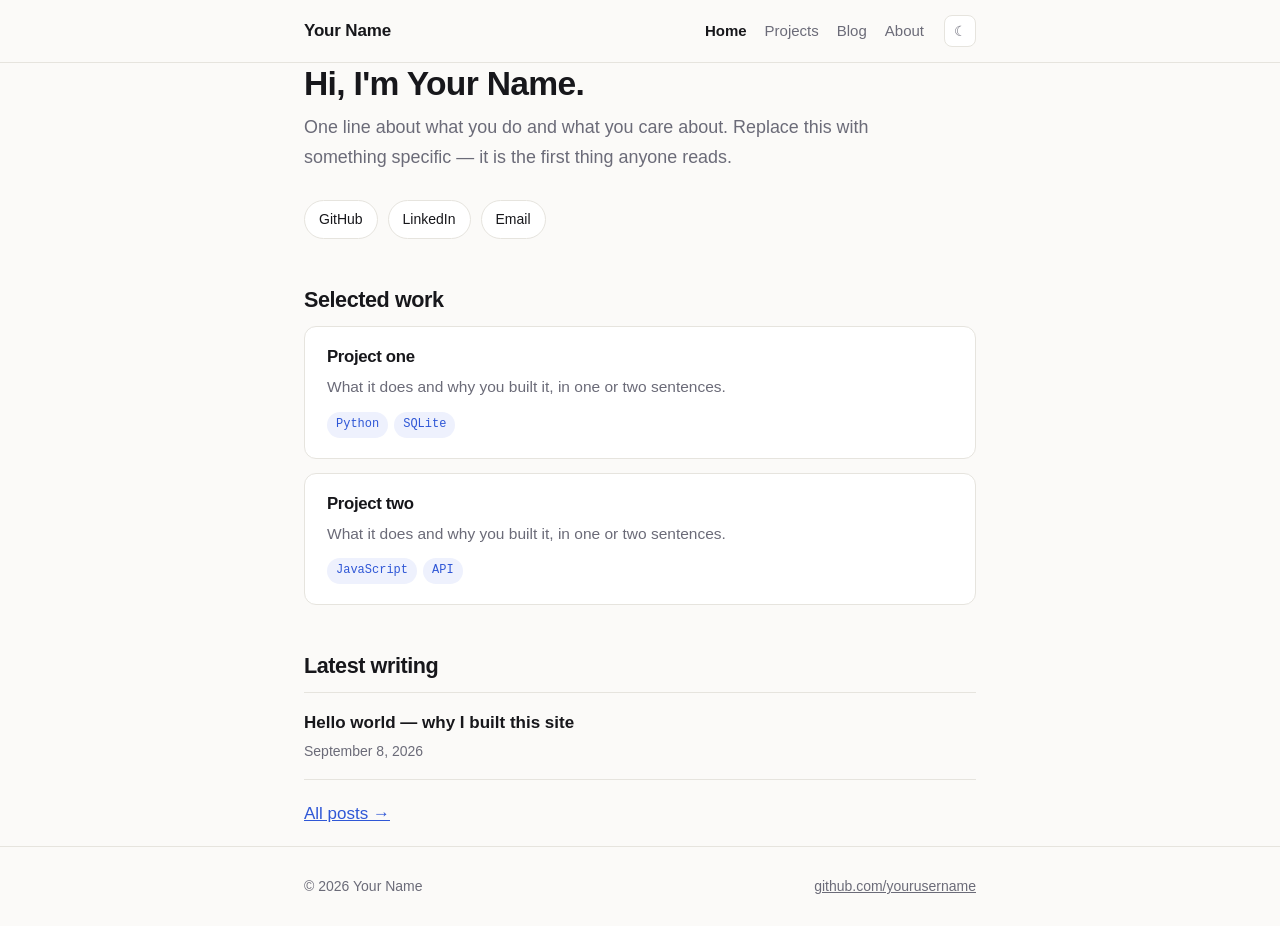
==== index.html @ 9e97d3d3 "Initial site: portfolio + blog scaffold" ====
<!doctype html>
<html lang="en">
<head>
  <meta charset="utf-8">
  <meta name="viewport" content="width=device-width, initial-scale=1">
  <title>Your Name</title>
  <meta name="description" content="Personal site and blog of Your Name.">
  <link rel="stylesheet" href="css/style.css">
</head>
<body>

  <header class="site-header">
    <div class="wrap">
      <a class="brand" href="index.html">Your Name</a>
      <nav class="nav">
        <a href="index.html" class="active">Home</a>
        <a href="projects.html">Projects</a>
        <a href="blog/index.html">Blog</a>
        <a href="about.html">About</a>
      </nav>
      <button id="theme-toggle" type="button" aria-label="Toggle theme">☾</button>
    </div>
  </header>

  <main class="wrap">

    <section class="hero">
      <h1>Hi, I'm Your Name.</h1>
      <p class="lead">
        One line about what you do and what you care about. Replace this with
        something specific — it is the first thing anyone reads.
      </p>
      <div class="links">
        <a href="https://github.com/yourusername">GitHub</a>
        <a href="https://linkedin.com/in/yourusername">LinkedIn</a>
        <a href="mailto:baraalamri@gmail.com">Email</a>
      </div>
    </section>

    <h2>Selected work</h2>
    <div class="cards">

      <div class="card">
        <h3><a href="projects.html">Project one</a></h3>
        <p>What it does and why you built it, in one or two sentences.</p>
        <div class="tags"><span class="tag">Python</span><span class="tag">SQLite</span></div>
      </div>

      <div class="card">
        <h3><a href="projects.html">Project two</a></h3>
        <p>What it does and why you built it, in one or two sentences.</p>
        <div class="tags"><span class="tag">JavaScript</span><span class="tag">API</span></div>
      </div>

    </div>

    <h2>Latest writing</h2>
    <ul class="post-list" id="recent-posts"></ul>
    <p style="margin-top:20px"><a href="blog/index.html">All posts →</a></p>

  </main>

  <footer class="site-footer">
    <div class="wrap">
      <span>© <span id="year">2026</span> Your Name</span>
      <span><a href="https://github.com/yourusername">github.com/yourusername</a></span>
    </div>
  </footer>

  <script src="js/posts.js"></script>
  <script src="js/main.js"></script>
  <script>
    renderPosts("recent-posts", "blog/posts/", 3, false);
    document.getElementById("year").textContent = new Date().getFullYear();
  </script>
</body>
</html>
---- css/style.css ----
/* =========================================================
   Portfolio + Blog — single stylesheet
   Edit the tokens below to restyle the whole site at once.
   ========================================================= */

:root {
  /* Colors (light theme) */
  --bg:        #fbfaf8;
  --surface:   #ffffff;
  --text:      #17171b;
  --muted:     #6b6b78;
  --border:    #e6e4de;
  --accent:    #2f57d6;
  --accent-sf: #eef1fd;

  /* Type & layout */
  --font: -apple-system, BlinkMacSystemFont, "Segoe UI", Inter, Roboto,
          "Helvetica Neue", Arial, sans-serif;
  --mono: ui-monospace, SFMono-Regular, "SF Mono", Menlo, Consolas, monospace;
  --width: 720px;
  --radius: 12px;
}

/* Dark theme: follows the OS unless the toggle sets data-theme */
@media (prefers-color-scheme: dark) {
  :root:not([data-theme="light"]) {
    --bg:        #0e0e12;
    --surface:   #16161c;
    --text:      #ececf1;
    --muted:     #9a9aa8;
    --border:    #262630;
    --accent:    #8aa4ff;
    --accent-sf: #191d2e;
  }
}
:root[data-theme="dark"] {
  --bg:        #0e0e12;
  --surface:   #16161c;
  --text:      #ececf1;
  --muted:     #9a9aa8;
  --border:    #262630;
  --accent:    #8aa4ff;
  --accent-sf: #191d2e;
}

* { box-sizing: border-box; }

html { -webkit-text-size-adjust: 100%; }

body {
  margin: 0;
  font-family: var(--font);
  font-size: 17px;
  line-height: 1.65;
  color: var(--text);
  background: var(--bg);
  -webkit-font-smoothing: antialiased;
}

.wrap {
  max-width: var(--width);
  margin: 0 auto;
  padding: 0 24px;
}

/* ---------- Header / nav ---------- */

.site-header {
  border-bottom: 1px solid var(--border);
  background: var(--bg);
  position: sticky;
  top: 0;
  z-index: 10;
}
.site-header .wrap {
  display: flex;
  align-items: center;
  gap: 20px;
  height: 62px;
}
.brand {
  font-weight: 650;
  letter-spacing: -0.01em;
  text-decoration: none;
  color: var(--text);
  margin-right: auto;
}
.nav { display: flex; gap: 18px; align-items: center; }
.nav a {
  color: var(--muted);
  text-decoration: none;
  font-size: 15px;
}
.nav a:hover { color: var(--text); }
.nav a.active { color: var(--text); font-weight: 550; }

#theme-toggle {
  border: 1px solid var(--border);
  background: var(--surface);
  color: var(--muted);
  border-radius: 8px;
  width: 32px; height: 32px;
  cursor: pointer;
  font-size: 14px;
  line-height: 1;
  display: grid; place-items: center;
}
#theme-toggle:hover { color: var(--text); border-color: var(--muted); }

/* ---------- Sections ---------- */

main { padding: 56px 0 80px; }

h1, h2, h3 { line-height: 1.25; letter-spacing: -0.02em; margin: 0 0 12px; }
h1 { font-size: 2.1rem; }
h2 { font-size: 1.35rem; margin-top: 48px; }
h3 { font-size: 1.05rem; }
p  { margin: 0 0 18px; }

a { color: var(--accent); }

.lead { font-size: 1.12rem; color: var(--muted); margin-bottom: 28px; }

.hero h1 { margin-bottom: 8px; }
.hero .lead { max-width: 60ch; }

.links { display: flex; flex-wrap: wrap; gap: 10px; margin-top: 8px; }
.links a {
  display: inline-block;
  padding: 7px 14px;
  border: 1px solid var(--border);
  border-radius: 999px;
  background: var(--surface);
  color: var(--text);
  text-decoration: none;
  font-size: 14px;
}
.links a:hover { border-color: var(--accent); color: var(--accent); }

/* ---------- Cards (projects) ---------- */

.cards { display: grid; gap: 14px; }
.card {
  border: 1px solid var(--border);
  border-radius: var(--radius);
  background: var(--surface);
  padding: 20px 22px;
}
.card h3 { margin-bottom: 6px; }
.card h3 a { color: var(--text); text-decoration: none; }
.card h3 a:hover { color: var(--accent); }
.card p { margin-bottom: 12px; color: var(--muted); font-size: 15.5px; }
.tags { display: flex; flex-wrap: wrap; gap: 6px; }
.tag {
  font-family: var(--mono);
  font-size: 12px;
  padding: 3px 9px;
  border-radius: 999px;
  background: var(--accent-sf);
  color: var(--accent);
}

/* ---------- Post list ---------- */

.post-list { list-style: none; padding: 0; margin: 0; }
.post-list li {
  padding: 16px 0;
  border-bottom: 1px solid var(--border);
}
.post-list li:first-child { border-top: 1px solid var(--border); }
.post-list a { text-decoration: none; color: var(--text); font-weight: 550; }
.post-list a:hover { color: var(--accent); }
.post-list .meta { display: block; color: var(--muted); font-size: 14px; margin-top: 3px; }
.post-list .summary { color: var(--muted); font-size: 15.5px; margin: 6px 0 0; }

/* ---------- Article (blog post) ---------- */

.post-meta { color: var(--muted); font-size: 14.5px; margin-bottom: 32px; }
article p, article li { font-size: 17px; }
article img { max-width: 100%; border-radius: var(--radius); }
article blockquote {
  margin: 24px 0;
  padding: 2px 0 2px 20px;
  border-left: 3px solid var(--border);
  color: var(--muted);
}
article pre {
  background: var(--surface);
  border: 1px solid var(--border);
  border-radius: var(--radius);
  padding: 16px 18px;
  overflow-x: auto;
  font-family: var(--mono);
  font-size: 14px;
  line-height: 1.6;
}
article code {
  font-family: var(--mono);
  font-size: 0.88em;
  background: var(--accent-sf);
  padding: 2px 5px;
  border-radius: 5px;
}
article pre code { background: none; padding: 0; }

.back { display: inline-block; margin-bottom: 28px; font-size: 15px; text-decoration: none; }
.back:hover { text-decoration: underline; }

/* ---------- Footer ---------- */

.site-footer {
  border-top: 1px solid var(--border);
  padding: 28px 0;
  color: var(--muted);
  font-size: 14px;
}
.site-footer .wrap { display: flex; justify-content: space-between; gap: 16px; flex-wrap: wrap; }
.site-footer a { color: var(--muted); }

/* ---------- Small screens ---------- */

@media (max-width: 560px) {
  body { font-size: 16px; }
  h1 { font-size: 1.75rem; }
  .site-header .wrap { gap: 14px; }
  .nav { gap: 14px; }
  main { padding: 40px 0 60px; }
}
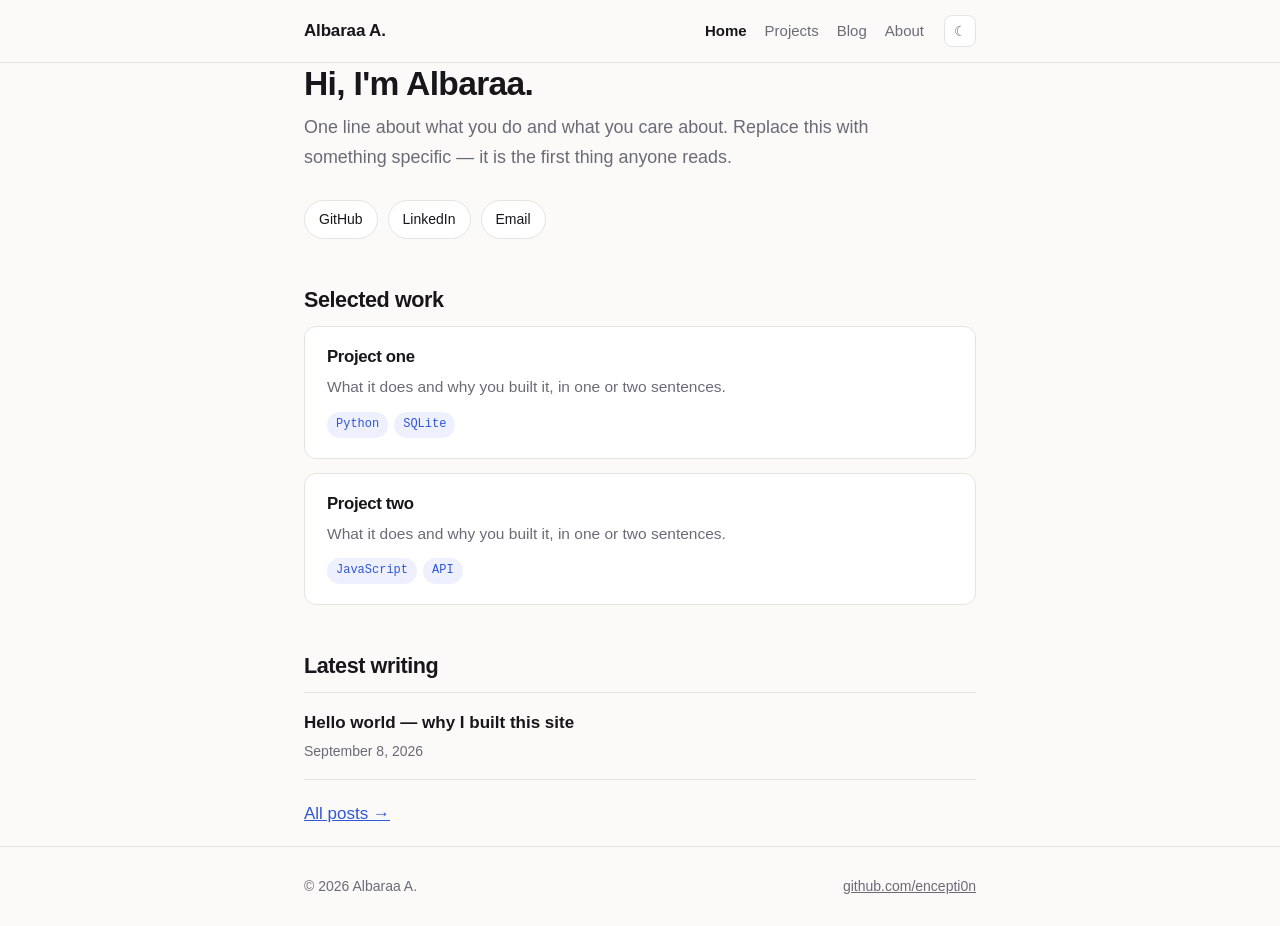
==== commit 3f9927c5: "Personalize site content" ====
--- a/index.html
+++ b/index.html
@@ -3,15 +3,15 @@
 <head>
   <meta charset="utf-8">
   <meta name="viewport" content="width=device-width, initial-scale=1">
-  <title>Your Name</title>
-  <meta name="description" content="Personal site and blog of Your Name.">
+  <title>Albaraa A.</title>
+  <meta name="description" content="Personal site and blog of Albaraa A.">
   <link rel="stylesheet" href="css/style.css">
 </head>
 <body>
 
   <header class="site-header">
     <div class="wrap">
-      <a class="brand" href="index.html">Your Name</a>
+      <a class="brand" href="index.html">Albaraa A.</a>
       <nav class="nav">
         <a href="index.html" class="active">Home</a>
         <a href="projects.html">Projects</a>
@@ -25,14 +25,14 @@
   <main class="wrap">
 
     <section class="hero">
-      <h1>Hi, I'm Your Name.</h1>
+      <h1>Hi, I'm Albaraa.</h1>
       <p class="lead">
         One line about what you do and what you care about. Replace this with
         something specific — it is the first thing anyone reads.
       </p>
       <div class="links">
-        <a href="https://github.com/yourusername">GitHub</a>
-        <a href="https://linkedin.com/in/yourusername">LinkedIn</a>
+        <a href="https://github.com/encepti0n">GitHub</a>
+        <a href="https://linkedin.com/in/encepti0n">LinkedIn</a>
         <a href="mailto:baraalamri@gmail.com">Email</a>
       </div>
     </section>
@@ -62,8 +62,8 @@
 
   <footer class="site-footer">
     <div class="wrap">
-      <span>© <span id="year">2026</span> Your Name</span>
-      <span><a href="https://github.com/yourusername">github.com/yourusername</a></span>
+      <span>© <span id="year">2026</span> Albaraa A.</span>
+      <span><a href="https://github.com/encepti0n">github.com/encepti0n</a></span>
     </div>
   </footer>
 
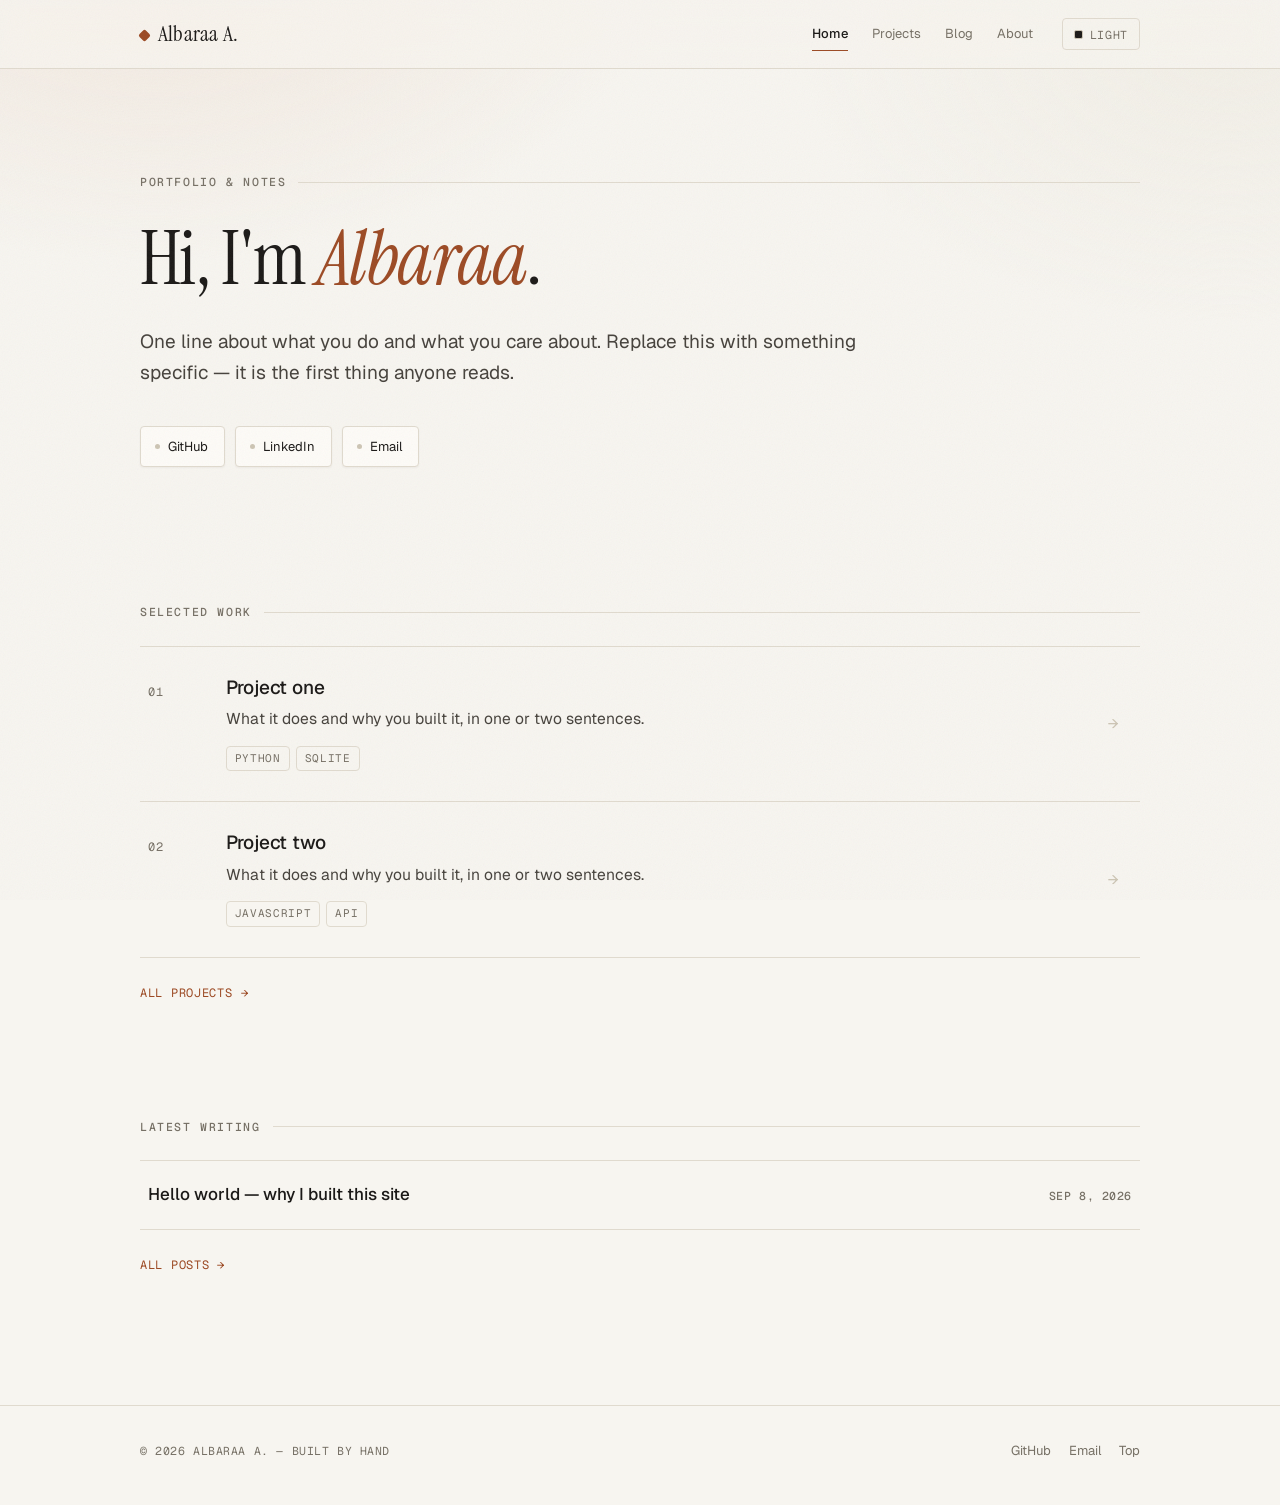
==== commit e843245c: "Redesign: editorial type, warm palette, real interaction states Rework the site's visual system whil" ====
--- a/index.html
+++ b/index.html
@@ -3,29 +3,58 @@
 <head>
   <meta charset="utf-8">
   <meta name="viewport" content="width=device-width, initial-scale=1">
-  <title>Albaraa A.</title>
-  <meta name="description" content="Personal site and blog of Albaraa A.">
+
+  <title>Albaraa A. — portfolio and notes</title>
+  <meta name="description" content="Personal site of Albaraa A. — selected projects and writing about building things on the web.">
+  <meta name="author" content="Albaraa A.">
+  <meta name="theme-color" content="#f7f5f0" media="(prefers-color-scheme: light)">
+  <meta name="theme-color" content="#14120f" media="(prefers-color-scheme: dark)">
+
+  <meta property="og:type" content="website">
+  <meta property="og:title" content="Albaraa A. — portfolio and notes">
+  <meta property="og:description" content="Selected projects and writing about building things on the web.">
+  <meta name="twitter:card" content="summary">
+
+  <link rel="icon" href="assets/favicon.svg" type="image/svg+xml">
+  <link rel="preconnect" href="https://fonts.gstatic.com" crossorigin>
   <link rel="stylesheet" href="css/style.css">
+
+  <script>
+    /* Set the theme before first paint so dark mode never flashes. */
+    (function () {
+      var r = document.documentElement;
+      r.classList.add("js");
+      try {
+        var t = localStorage.getItem("theme");
+        if (t === "dark" || t === "light") r.setAttribute("data-theme", t);
+      } catch (e) { /* private mode */ }
+    })();
+  </script>
 </head>
 <body>
+
+  <a class="skip" href="#main">Skip to content</a>
 
   <header class="site-header">
     <div class="wrap">
       <a class="brand" href="index.html">Albaraa A.</a>
-      <nav class="nav">
-        <a href="index.html" class="active">Home</a>
+      <nav class="nav" aria-label="Primary">
+        <a href="index.html" class="active" aria-current="page">Home</a>
         <a href="projects.html">Projects</a>
         <a href="blog/index.html">Blog</a>
         <a href="about.html">About</a>
       </nav>
-      <button id="theme-toggle" type="button" aria-label="Toggle theme">☾</button>
+      <button id="theme-toggle" type="button" aria-label="Switch theme">
+        <span class="swatch" aria-hidden="true"></span><span class="label">light</span>
+      </button>
     </div>
   </header>
 
-  <main class="wrap">
+  <main id="main" class="wrap">
 
-    <section class="hero">
-      <h1>Hi, I'm Albaraa.</h1>
+    <section class="hero reveal">
+      <p class="eyebrow">Portfolio &amp; notes</p>
+      <h1>Hi, I'm <em>Albaraa</em>.</h1>
       <p class="lead">
         One line about what you do and what you care about. Replace this with
         something specific — it is the first thing anyone reads.
@@ -37,33 +66,59 @@
       </div>
     </section>
 
-    <h2>Selected work</h2>
-    <div class="cards">
+    <section class="section reveal" aria-labelledby="work-heading">
+      <p class="eyebrow" id="work-heading">Selected work</p>
 
-      <div class="card">
-        <h3><a href="projects.html">Project one</a></h3>
-        <p>What it does and why you built it, in one or two sentences.</p>
-        <div class="tags"><span class="tag">Python</span><span class="tag">SQLite</span></div>
-      </div>
+      <ul class="index">
+        <li>
+          <a class="row" href="projects.html">
+            <span class="num">01</span>
+            <span>
+              <h3>Project one</h3>
+              <p>What it does and why you built it, in one or two sentences.</p>
+              <span class="tags">
+                <span class="tag">Python</span>
+                <span class="tag">SQLite</span>
+              </span>
+            </span>
+            <span class="arrow" aria-hidden="true">&#8594;</span>
+          </a>
+        </li>
+        <li>
+          <a class="row" href="projects.html">
+            <span class="num">02</span>
+            <span>
+              <h3>Project two</h3>
+              <p>What it does and why you built it, in one or two sentences.</p>
+              <span class="tags">
+                <span class="tag">JavaScript</span>
+                <span class="tag">API</span>
+              </span>
+            </span>
+            <span class="arrow" aria-hidden="true">&#8594;</span>
+          </a>
+        </li>
+      </ul>
 
-      <div class="card">
-        <h3><a href="projects.html">Project two</a></h3>
-        <p>What it does and why you built it, in one or two sentences.</p>
-        <div class="tags"><span class="tag">JavaScript</span><span class="tag">API</span></div>
-      </div>
+      <a class="more" href="projects.html">All projects <span aria-hidden="true">&#8594;</span></a>
+    </section>
 
-    </div>
-
-    <h2>Latest writing</h2>
-    <ul class="post-list" id="recent-posts"></ul>
-    <p style="margin-top:20px"><a href="blog/index.html">All posts →</a></p>
+    <section class="section reveal" aria-labelledby="writing-heading">
+      <p class="eyebrow" id="writing-heading">Latest writing</p>
+      <ul class="post-list" id="recent-posts"></ul>
+      <a class="more" href="blog/index.html">All posts <span aria-hidden="true">&#8594;</span></a>
+    </section>
 
   </main>
 
   <footer class="site-footer">
     <div class="wrap">
-      <span>© <span id="year">2026</span> Albaraa A.</span>
-      <span><a href="https://github.com/encepti0n">github.com/encepti0n</a></span>
+      <span class="colophon">&copy; <span data-year>2026</span> Albaraa A. — built by hand</span>
+      <nav aria-label="Footer">
+        <a href="https://github.com/encepti0n">GitHub</a>
+        <a href="mailto:baraalamri@gmail.com">Email</a>
+        <a href="#main">Top</a>
+      </nav>
     </div>
   </footer>
 
@@ -71,7 +126,7 @@
   <script src="js/main.js"></script>
   <script>
     renderPosts("recent-posts", "blog/posts/", 3, false);
-    document.getElementById("year").textContent = new Date().getFullYear();
+    revealOnScroll();
   </script>
 </body>
 </html>
--- a/css/style.css
+++ b/css/style.css
@@ -1,228 +1,848 @@
 /* =========================================================
-   Portfolio + Blog — single stylesheet
-   Edit the tokens below to restyle the whole site at once.
+   Albaraa A. — one stylesheet for the whole site.
+
+   Direction: editorial-technical. Warm paper and ink, one
+   clay accent, serif display type over a grotesk body, and
+   monospace for anything that is data (dates, tags, labels).
+
+   Change the tokens in :root and every page follows.
    ========================================================= */
 
+@import url("https://fonts.googleapis.com/css2?family=Geist:wght@300..700&family=Geist+Mono:wght@400;500&family=Instrument+Serif:ital@0;1&display=swap");
+
+/* ---------------------------------------------------------
+   1. Tokens
+   --------------------------------------------------------- */
+
 :root {
-  /* Colors (light theme) */
-  --bg:        #fbfaf8;
-  --surface:   #ffffff;
-  --text:      #17171b;
-  --muted:     #6b6b78;
-  --border:    #e6e4de;
-  --accent:    #2f57d6;
-  --accent-sf: #eef1fd;
-
-  /* Type & layout */
-  --font: -apple-system, BlinkMacSystemFont, "Segoe UI", Inter, Roboto,
-          "Helvetica Neue", Arial, sans-serif;
-  --mono: ui-monospace, SFMono-Regular, "SF Mono", Menlo, Consolas, monospace;
-  --width: 720px;
-  --radius: 12px;
-}
-
-/* Dark theme: follows the OS unless the toggle sets data-theme */
+  /* Surfaces — warm paper, never pure white */
+  --bg:          #f7f5f0;
+  --bg-sunk:     #f1eee6;
+  --surface:     #fdfbf7;
+  --text:        #1b1917;
+  --text-soft:   #46423c;
+  --muted:       #767065;
+  --line:        #e0dace;
+  --line-strong: #cdc5b4;
+
+  /* One accent. Clay. Desaturated on purpose. */
+  --accent:      #9c4a24;
+  --accent-soft: #f0e5db;
+  --accent-line: #d9bda8;
+
+  /* Shadows carry the paper's warmth instead of black */
+  --shadow-sm: 0 1px 2px rgba(58, 44, 30, 0.05);
+  --shadow-md: 0 8px 24px -12px rgba(58, 44, 30, 0.22);
+  --shadow-lg: 0 24px 60px -32px rgba(58, 44, 30, 0.35);
+
+  /* Amount of film grain laid over the page */
+  --grain: 0.05;
+
+  /* Type */
+  --font:    "Geist", -apple-system, BlinkMacSystemFont, "Segoe UI",
+             Roboto, "Helvetica Neue", Arial, sans-serif;
+  --display: "Instrument Serif", "Iowan Old Style", Georgia,
+             "Times New Roman", serif;
+  --mono:    "Geist Mono", ui-monospace, SFMono-Regular, "SF Mono",
+             Menlo, Consolas, monospace;
+
+  --step--1: 0.8125rem;
+  --step-0:  1.0625rem;
+  --step-1:  1.1875rem;
+  --step-2:  clamp(1.375rem, 1.2rem + 0.8vw, 1.625rem);
+  --step-3:  clamp(1.875rem, 1.5rem + 1.6vw, 2.5rem);
+  --step-4:  clamp(2.75rem, 1.9rem + 4.2vw, 4.75rem);
+
+  /* Layout */
+  --shell:   1080px;   /* outer page width */
+  --measure: 66ch;     /* comfortable reading width */
+  --gutter:  clamp(20px, 5vw, 40px);
+  --r-sm: 4px;
+  --r-md: 10px;
+  --r-lg: 18px;
+
+  /* z-index scale — no more 9999 */
+  --z-base: 1;
+  --z-header: 20;
+  --z-grain: 50;
+  --z-skip: 100;
+}
+
+/* Dark: warm charcoal, matched to the same hue family */
 @media (prefers-color-scheme: dark) {
   :root:not([data-theme="light"]) {
-    --bg:        #0e0e12;
-    --surface:   #16161c;
-    --text:      #ececf1;
-    --muted:     #9a9aa8;
-    --border:    #262630;
-    --accent:    #8aa4ff;
-    --accent-sf: #191d2e;
+    --bg:          #14120f;
+    --bg-sunk:     #100e0c;
+    --surface:     #1c1a16;
+    --text:        #f0eae0;
+    --text-soft:   #cdc5b8;
+    --muted:       #97907f;
+    --line:        #2b2721;
+    --line-strong: #3d3830;
+
+    --accent:      #e08a5a;
+    --accent-soft: #2a1e16;
+    --accent-line: #5a3d29;
+
+    --shadow-sm: 0 1px 2px rgba(0, 0, 0, 0.4);
+    --shadow-md: 0 8px 24px -12px rgba(0, 0, 0, 0.7);
+    --shadow-lg: 0 24px 60px -32px rgba(0, 0, 0, 0.9);
+
+    --grain: 0.075;
   }
 }
 :root[data-theme="dark"] {
-  --bg:        #0e0e12;
-  --surface:   #16161c;
-  --text:      #ececf1;
-  --muted:     #9a9aa8;
-  --border:    #262630;
-  --accent:    #8aa4ff;
-  --accent-sf: #191d2e;
-}
-
-* { box-sizing: border-box; }
-
-html { -webkit-text-size-adjust: 100%; }
+  --bg:          #14120f;
+  --bg-sunk:     #100e0c;
+  --surface:     #1c1a16;
+  --text:        #f0eae0;
+  --text-soft:   #cdc5b8;
+  --muted:       #97907f;
+  --line:        #2b2721;
+  --line-strong: #3d3830;
+
+  --accent:      #e08a5a;
+  --accent-soft: #2a1e16;
+  --accent-line: #5a3d29;
+
+  --shadow-sm: 0 1px 2px rgba(0, 0, 0, 0.4);
+  --shadow-md: 0 8px 24px -12px rgba(0, 0, 0, 0.7);
+  --shadow-lg: 0 24px 60px -32px rgba(0, 0, 0, 0.9);
+
+  --grain: 0.075;
+}
+
+/* ---------------------------------------------------------
+   2. Base
+   --------------------------------------------------------- */
+
+*, *::before, *::after { box-sizing: border-box; }
+
+html {
+  -webkit-text-size-adjust: 100%;
+  scroll-behavior: smooth;
+}
+@media (prefers-reduced-motion: reduce) {
+  html { scroll-behavior: auto; }
+}
 
 body {
   margin: 0;
+  min-height: 100dvh;
   font-family: var(--font);
-  font-size: 17px;
-  line-height: 1.65;
+  font-size: var(--step-0);
+  font-weight: 400;
+  line-height: 1.62;
   color: var(--text);
   background: var(--bg);
   -webkit-font-smoothing: antialiased;
+  text-rendering: optimizeLegibility;
+}
+
+/* Ambient warmth behind the top of every page */
+body::before {
+  content: "";
+  position: fixed;
+  inset: 0;
+  z-index: 0;
+  pointer-events: none;
+  background:
+    radial-gradient(70ch 48ch at 12% -12%, var(--accent-soft), transparent 70%),
+    radial-gradient(60ch 40ch at 96% 4%, var(--bg-sunk), transparent 65%);
+}
+
+/* Film grain so the flat areas do not read as sterile vector */
+body::after {
+  content: "";
+  position: fixed;
+  inset: 0;
+  z-index: var(--z-grain);
+  pointer-events: none;
+  opacity: var(--grain);
+  background-image: url("data:image/svg+xml,%3Csvg xmlns='http://www.w3.org/2000/svg' width='180' height='180'%3E%3Cfilter id='n'%3E%3CfeTurbulence type='fractalNoise' baseFrequency='0.85' numOctaves='3' stitchTiles='stitch'/%3E%3C/filter%3E%3Crect width='180' height='180' filter='url(%23n)'/%3E%3C/svg%3E");
+}
+
+body > * { position: relative; z-index: var(--z-base); }
+
+::selection {
+  background: var(--accent);
+  color: var(--bg);
+}
+
+:focus-visible {
+  outline: 2px solid var(--accent);
+  outline-offset: 3px;
+  border-radius: 2px;
 }
 
 .wrap {
-  max-width: var(--width);
+  width: 100%;
+  max-width: var(--shell);
   margin: 0 auto;
-  padding: 0 24px;
-}
-
-/* ---------- Header / nav ---------- */
+  padding: 0 var(--gutter);
+}
+
+.skip {
+  position: absolute;
+  left: -9999px;
+  top: 0;
+  z-index: var(--z-skip);
+  padding: 12px 18px;
+  background: var(--text);
+  color: var(--bg);
+  border-radius: 0 0 var(--r-md) 0;
+  font-size: var(--step--1);
+  text-decoration: none;
+}
+.skip:focus { left: 0; }
+
+/* ---------------------------------------------------------
+   3. Header / nav
+   --------------------------------------------------------- */
 
 .site-header {
-  border-bottom: 1px solid var(--border);
-  background: var(--bg);
   position: sticky;
   top: 0;
-  z-index: 10;
+  z-index: var(--z-header);
+  border-bottom: 1px solid var(--line);
+  background: color-mix(in srgb, var(--bg) 82%, transparent);
+  backdrop-filter: saturate(160%) blur(12px);
+  -webkit-backdrop-filter: saturate(160%) blur(12px);
 }
 .site-header .wrap {
   display: flex;
   align-items: center;
-  gap: 20px;
-  height: 62px;
-}
+  gap: clamp(14px, 3vw, 28px);
+  min-height: 68px;
+}
+
 .brand {
-  font-weight: 650;
-  letter-spacing: -0.01em;
+  display: inline-flex;
+  align-items: baseline;
+  gap: 9px;
+  margin-right: auto;
+  color: var(--text);
   text-decoration: none;
-  color: var(--text);
-  margin-right: auto;
-}
-.nav { display: flex; gap: 18px; align-items: center; }
+  font-family: var(--display);
+  font-size: 1.375rem;
+  letter-spacing: 0.01em;
+  white-space: nowrap;
+}
+.brand::before {
+  content: "";
+  width: 9px;
+  height: 9px;
+  border-radius: 2px;
+  background: var(--accent);
+  transform: translateY(-1px) rotate(45deg);
+  transition: transform 260ms cubic-bezier(0.2, 0.7, 0.2, 1);
+}
+.brand:hover::before { transform: translateY(-1px) rotate(135deg); }
+
+.nav {
+  display: flex;
+  align-items: center;
+  gap: clamp(12px, 2.4vw, 24px);
+}
 .nav a {
+  position: relative;
+  padding: 4px 0;
   color: var(--muted);
   text-decoration: none;
-  font-size: 15px;
+  font-size: var(--step--1);
+  letter-spacing: 0.01em;
+  transition: color 180ms ease;
+}
+.nav a::after {
+  content: "";
+  position: absolute;
+  left: 0;
+  right: 0;
+  bottom: -2px;
+  height: 1px;
+  background: var(--accent);
+  transform: scaleX(0);
+  transform-origin: left;
+  transition: transform 260ms cubic-bezier(0.2, 0.7, 0.2, 1);
 }
 .nav a:hover { color: var(--text); }
-.nav a.active { color: var(--text); font-weight: 550; }
-
+.nav a:hover::after { transform: scaleX(1); }
+.nav a.active { color: var(--text); font-weight: 500; }
+.nav a.active::after { transform: scaleX(1); }
+
+/* Theme control — a labelled swatch, not a sun/moon switch */
 #theme-toggle {
-  border: 1px solid var(--border);
-  background: var(--surface);
-  color: var(--muted);
-  border-radius: 8px;
-  width: 32px; height: 32px;
+  display: inline-flex;
+  align-items: center;
+  gap: 7px;
+  height: 32px;
+  padding: 0 11px;
+  border: 1px solid var(--line);
+  border-radius: var(--r-sm);
+  background: transparent;
+  color: var(--muted);
+  font-family: var(--mono);
+  font-size: 11.5px;
+  letter-spacing: 0.06em;
+  text-transform: uppercase;
   cursor: pointer;
-  font-size: 14px;
-  line-height: 1;
-  display: grid; place-items: center;
-}
-#theme-toggle:hover { color: var(--text); border-color: var(--muted); }
-
-/* ---------- Sections ---------- */
-
-main { padding: 56px 0 80px; }
-
-h1, h2, h3 { line-height: 1.25; letter-spacing: -0.02em; margin: 0 0 12px; }
-h1 { font-size: 2.1rem; }
-h2 { font-size: 1.35rem; margin-top: 48px; }
-h3 { font-size: 1.05rem; }
-p  { margin: 0 0 18px; }
-
-a { color: var(--accent); }
-
-.lead { font-size: 1.12rem; color: var(--muted); margin-bottom: 28px; }
-
-.hero h1 { margin-bottom: 8px; }
-.hero .lead { max-width: 60ch; }
-
-.links { display: flex; flex-wrap: wrap; gap: 10px; margin-top: 8px; }
+  transition: color 180ms ease, border-color 180ms ease, transform 120ms ease;
+}
+#theme-toggle .swatch {
+  width: 9px;
+  height: 9px;
+  border-radius: 2px;
+  border: 1px solid var(--line-strong);
+  background: var(--text);
+}
+#theme-toggle:hover { color: var(--text); border-color: var(--line-strong); }
+#theme-toggle:active { transform: translateY(1px); }
+
+/* ---------------------------------------------------------
+   4. Page rhythm and headings
+   --------------------------------------------------------- */
+
+/* .wrap sets the horizontal padding, so the vertical rhythm is set
+   here with matching specificity or the shorthand would win. */
+main, main.wrap {
+  display: block;
+  padding-block: clamp(56px, 9vw, 104px) clamp(76px, 10vw, 128px);
+}
+
+h1, h2, h3 {
+  margin: 0 0 14px;
+  font-weight: 500;
+  line-height: 1.14;
+  letter-spacing: -0.015em;
+  text-wrap: balance;
+}
+h1 {
+  font-family: var(--display);
+  font-weight: 400;
+  font-size: var(--step-3);
+  letter-spacing: -0.005em;
+}
+h2 {
+  font-family: var(--display);
+  font-weight: 400;
+  font-size: var(--step-2);
+  letter-spacing: 0;
+}
+h3 { font-size: var(--step-1); letter-spacing: -0.01em; }
+
+p {
+  margin: 0 0 20px;
+  max-width: var(--measure);
+  text-wrap: pretty;
+}
+
+a { color: var(--accent); text-underline-offset: 3px; }
+
+.lead {
+  max-width: 58ch;
+  font-size: var(--step-1);
+  line-height: 1.6;
+  color: var(--text-soft);
+  margin-bottom: 32px;
+}
+
+/* Small monospace label that opens a section */
+.eyebrow {
+  display: flex;
+  max-width: none;
+  align-items: center;
+  gap: 12px;
+  margin: 0 0 20px;
+  font-family: var(--mono);
+  font-size: 11.5px;
+  font-weight: 500;
+  letter-spacing: 0.14em;
+  text-transform: uppercase;
+  color: var(--muted);
+}
+.eyebrow::after {
+  content: "";
+  flex: 1;
+  height: 1px;
+  background: var(--line);
+}
+
+/* A section header that sits beside its content on wide screens */
+.section {
+  margin-top: clamp(64px, 9vw, 112px);
+}
+.section > .eyebrow { margin-bottom: 24px; }
+
+/* ---------------------------------------------------------
+   5. Hero
+   --------------------------------------------------------- */
+
+.hero {
+  display: grid;
+  grid-template-columns: minmax(0, 1fr);
+  gap: 8px;
+  padding-bottom: clamp(8px, 2vw, 24px);
+}
+.hero h1 {
+  font-size: var(--step-4);
+  line-height: 1.02;
+  letter-spacing: -0.02em;
+  margin: 0 0 22px;
+  max-width: 15ch;
+}
+.hero h1 em {
+  font-style: italic;
+  color: var(--accent);
+}
+.hero .lead { margin-bottom: 30px; }
+
+/* Inline link row */
+.links {
+  display: flex;
+  flex-wrap: wrap;
+  align-items: center;
+  gap: 10px;
+}
 .links a {
-  display: inline-block;
-  padding: 7px 14px;
-  border: 1px solid var(--border);
-  border-radius: 999px;
+  display: inline-flex;
+  align-items: center;
+  gap: 8px;
+  padding: 9px 16px 9px 14px;
+  border: 1px solid var(--line);
+  border-radius: var(--r-sm);
   background: var(--surface);
   color: var(--text);
   text-decoration: none;
-  font-size: 14px;
-}
-.links a:hover { border-color: var(--accent); color: var(--accent); }
-
-/* ---------- Cards (projects) ---------- */
-
-.cards { display: grid; gap: 14px; }
-.card {
-  border: 1px solid var(--border);
-  border-radius: var(--radius);
+  font-size: var(--step--1);
+  box-shadow: var(--shadow-sm);
+  transition: transform 200ms cubic-bezier(0.2, 0.7, 0.2, 1),
+              border-color 200ms ease, color 200ms ease,
+              box-shadow 200ms ease;
+}
+.links a::before {
+  content: "";
+  width: 5px;
+  height: 5px;
+  border-radius: 50%;
+  background: var(--line-strong);
+  transition: background 200ms ease, transform 200ms ease;
+}
+.links a:hover {
+  transform: translateY(-2px);
+  border-color: var(--accent-line);
+  color: var(--accent);
+  box-shadow: var(--shadow-md);
+}
+.links a:hover::before { background: var(--accent); transform: scale(1.4); }
+.links a:active { transform: translateY(0); }
+
+/* ---------------------------------------------------------
+   6. Work index — numbered rows instead of a three-card grid
+   --------------------------------------------------------- */
+
+.index {
+  list-style: none;
+  margin: 0;
+  padding: 0;
+  border-top: 1px solid var(--line);
+}
+.index > li { border-bottom: 1px solid var(--line); }
+
+.index .row {
+  display: grid;
+  grid-template-columns: 3.25rem minmax(0, 1fr) 1.5rem;
+  align-items: start;
+  gap: clamp(12px, 2vw, 28px);
+  padding: clamp(22px, 3vw, 30px) 8px;
+  color: inherit;
+  text-decoration: none;
+  transition: background 240ms ease, padding-left 240ms cubic-bezier(0.2, 0.7, 0.2, 1);
+}
+.index .row:hover,
+.index .row:focus-visible {
   background: var(--surface);
-  padding: 20px 22px;
-}
-.card h3 { margin-bottom: 6px; }
-.card h3 a { color: var(--text); text-decoration: none; }
-.card h3 a:hover { color: var(--accent); }
-.card p { margin-bottom: 12px; color: var(--muted); font-size: 15.5px; }
-.tags { display: flex; flex-wrap: wrap; gap: 6px; }
+  padding-left: 18px;
+}
+
+.index .num {
+  font-family: var(--mono);
+  font-size: 12px;
+  font-variant-numeric: tabular-nums;
+  letter-spacing: 0.08em;
+  color: var(--muted);
+  padding-top: 6px;
+  transition: color 240ms ease;
+}
+.index .row:hover .num { color: var(--accent); }
+
+.index h3 {
+  margin: 0 0 8px;
+  font-size: var(--step-1);
+  font-weight: 500;
+  transition: color 200ms ease;
+}
+.index .row:hover h3 { color: var(--accent); }
+.index p {
+  margin: 0 0 14px;
+  max-width: 62ch;
+  color: var(--text-soft);
+  font-size: 0.975rem;
+}
+
+.index .arrow {
+  align-self: center;
+  font-family: var(--mono);
+  color: var(--line-strong);
+  transition: transform 260ms cubic-bezier(0.2, 0.7, 0.2, 1), color 240ms ease;
+}
+.index .row:hover .arrow {
+  color: var(--accent);
+  transform: translateX(5px);
+}
+
+/* ---------------------------------------------------------
+   7. Tags
+   --------------------------------------------------------- */
+
+.tags {
+  display: flex;
+  flex-wrap: wrap;
+  gap: 6px;
+  margin: 0;
+  padding: 0;
+  list-style: none;
+}
 .tag {
+  display: inline-block;
+  padding: 3px 8px;
+  border: 1px solid var(--line);
+  border-radius: var(--r-sm);
+  background: transparent;
+  color: var(--muted);
+  font-family: var(--mono);
+  font-size: 11px;
+  letter-spacing: 0.06em;
+  text-transform: uppercase;
+  white-space: nowrap;
+  transition: border-color 240ms ease, color 240ms ease;
+}
+.row:hover .tag { border-color: var(--accent-line); color: var(--text-soft); }
+
+/* ---------------------------------------------------------
+   8. Post lists
+   --------------------------------------------------------- */
+
+.post-list {
+  list-style: none;
+  margin: 0;
+  padding: 0;
+  border-top: 1px solid var(--line);
+}
+.post-list li { border-bottom: 1px solid var(--line); }
+
+.post-list li > a {
+  display: grid;
+  grid-template-columns: minmax(0, 1fr) auto;
+  align-items: baseline;
+  gap: 10px 20px;
+  padding: 20px 8px;
+  color: var(--text);
+  text-decoration: none;
+  font-weight: 500;
+  transition: background 240ms ease, padding-left 240ms cubic-bezier(0.2, 0.7, 0.2, 1);
+}
+.post-list li > a:hover,
+.post-list li > a:focus-visible {
+  background: var(--surface);
+  padding-left: 18px;
+  color: var(--accent);
+}
+.post-list .meta {
+  font-family: var(--mono);
+  font-size: 11.5px;
+  font-variant-numeric: tabular-nums;
+  letter-spacing: 0.05em;
+  text-transform: uppercase;
+  color: var(--muted);
+  white-space: nowrap;
+}
+.post-list .summary {
+  grid-column: 1 / -1;
+  margin: 0;
+  max-width: 64ch;
+  color: var(--text-soft);
+  font-weight: 400;
+  font-size: 0.975rem;
+}
+.post-list .empty {
+  padding: 20px 8px;
+  color: var(--muted);
+  font-size: 0.975rem;
+}
+
+/* Quiet inline link with a moving arrow */
+.more {
+  display: inline-flex;
+  align-items: center;
+  gap: 8px;
+  margin-top: 26px;
   font-family: var(--mono);
   font-size: 12px;
-  padding: 3px 9px;
-  border-radius: 999px;
-  background: var(--accent-sf);
+  letter-spacing: 0.06em;
+  text-transform: uppercase;
+  text-decoration: none;
   color: var(--accent);
 }
-
-/* ---------- Post list ---------- */
-
-.post-list { list-style: none; padding: 0; margin: 0; }
-.post-list li {
-  padding: 16px 0;
-  border-bottom: 1px solid var(--border);
-}
-.post-list li:first-child { border-top: 1px solid var(--border); }
-.post-list a { text-decoration: none; color: var(--text); font-weight: 550; }
-.post-list a:hover { color: var(--accent); }
-.post-list .meta { display: block; color: var(--muted); font-size: 14px; margin-top: 3px; }
-.post-list .summary { color: var(--muted); font-size: 15.5px; margin: 6px 0 0; }
-
-/* ---------- Article (blog post) ---------- */
-
-.post-meta { color: var(--muted); font-size: 14.5px; margin-bottom: 32px; }
-article p, article li { font-size: 17px; }
-article img { max-width: 100%; border-radius: var(--radius); }
+.more span {
+  transition: transform 260ms cubic-bezier(0.2, 0.7, 0.2, 1);
+}
+.more:hover span { transform: translateX(5px); }
+
+/* ---------------------------------------------------------
+   9. Article
+   --------------------------------------------------------- */
+
+.article-head {
+  max-width: var(--measure);
+  margin-bottom: clamp(36px, 5vw, 52px);
+}
+.article-head h1 {
+  font-size: var(--step-3);
+  line-height: 1.08;
+  margin-bottom: 16px;
+}
+.post-meta {
+  margin: 0;
+  font-family: var(--mono);
+  font-size: 12px;
+  font-variant-numeric: tabular-nums;
+  letter-spacing: 0.08em;
+  text-transform: uppercase;
+  color: var(--muted);
+}
+
+article { max-width: var(--measure); }
+article > h2 {
+  margin-top: 48px;
+  font-size: var(--step-2);
+}
+article p, article li { font-size: var(--step-0); }
+article ol, article ul { padding-left: 1.25em; margin: 0 0 20px; }
+article li { margin-bottom: 8px; }
+article img {
+  max-width: 100%;
+  height: auto;
+  border-radius: var(--r-md);
+}
+
 article blockquote {
-  margin: 24px 0;
-  padding: 2px 0 2px 20px;
-  border-left: 3px solid var(--border);
-  color: var(--muted);
-}
+  margin: 36px 0;
+  padding: 0 0 0 26px;
+  border-left: 2px solid var(--accent-line);
+  font-family: var(--display);
+  font-size: var(--step-2);
+  font-style: italic;
+  line-height: 1.35;
+  color: var(--text-soft);
+}
+article blockquote p { max-width: none; margin: 0; }
+
 article pre {
-  background: var(--surface);
-  border: 1px solid var(--border);
-  border-radius: var(--radius);
-  padding: 16px 18px;
+  margin: 28px 0;
+  padding: 18px 20px;
+  border: 1px solid var(--line);
+  border-radius: var(--r-md);
+  background: var(--bg-sunk);
   overflow-x: auto;
   font-family: var(--mono);
-  font-size: 14px;
-  line-height: 1.6;
+  font-size: 13.5px;
+  line-height: 1.7;
+  box-shadow: var(--shadow-sm);
 }
 article code {
   font-family: var(--mono);
-  font-size: 0.88em;
-  background: var(--accent-sf);
+  font-size: 0.875em;
   padding: 2px 5px;
-  border-radius: 5px;
-}
-article pre code { background: none; padding: 0; }
-
-.back { display: inline-block; margin-bottom: 28px; font-size: 15px; text-decoration: none; }
-.back:hover { text-decoration: underline; }
-
-/* ---------- Footer ---------- */
+  border-radius: var(--r-sm);
+  background: var(--accent-soft);
+  color: var(--accent);
+}
+article pre code { background: none; padding: 0; color: inherit; }
+
+.back {
+  display: inline-flex;
+  align-items: center;
+  gap: 8px;
+  margin-bottom: 36px;
+  font-family: var(--mono);
+  font-size: 12px;
+  letter-spacing: 0.06em;
+  text-transform: uppercase;
+  text-decoration: none;
+  color: var(--muted);
+  transition: color 200ms ease;
+}
+.back span { transition: transform 260ms cubic-bezier(0.2, 0.7, 0.2, 1); }
+.back:hover { color: var(--accent); }
+.back:hover span { transform: translateX(-4px); }
+
+/* ---------------------------------------------------------
+   10. About page — two columns on wide screens
+   --------------------------------------------------------- */
+
+.about-grid {
+  display: grid;
+  grid-template-columns: minmax(0, 1fr);
+  gap: clamp(36px, 6vw, 72px);
+}
+@media (min-width: 900px) {
+  .about-grid { grid-template-columns: minmax(0, 1.35fr) minmax(0, 1fr); }
+  .about-grid .side { padding-top: 8px; }
+}
+.about-grid .side .eyebrow:not(:first-child) { margin-top: 40px; }
+.about-grid .prose { max-width: var(--measure); }
+
+.stack {
+  display: grid;
+  gap: 0;
+  border-top: 1px solid var(--line);
+}
+.stack div {
+  display: flex;
+  justify-content: space-between;
+  align-items: baseline;
+  gap: 16px;
+  padding: 11px 0;
+  border-bottom: 1px solid var(--line);
+  font-size: 0.95rem;
+}
+.stack dt, .stack .k { color: var(--text); }
+.stack .v {
+  font-family: var(--mono);
+  font-size: 11.5px;
+  letter-spacing: 0.06em;
+  text-transform: uppercase;
+  color: var(--muted);
+  text-align: right;
+}
+
+/* ---------------------------------------------------------
+   11. 404
+   --------------------------------------------------------- */
+
+.notfound {
+  display: grid;
+  place-items: start;
+  gap: 4px;
+  min-height: 58dvh;
+  align-content: center;
+}
+.notfound .code {
+  font-family: var(--display);
+  font-size: clamp(5rem, 18vw, 11rem);
+  line-height: 0.9;
+  letter-spacing: -0.03em;
+  color: var(--accent);
+  margin: 0 0 18px;
+}
+
+/* ---------------------------------------------------------
+   12. Footer
+   --------------------------------------------------------- */
 
 .site-footer {
-  border-top: 1px solid var(--border);
-  padding: 28px 0;
-  color: var(--muted);
-  font-size: 14px;
-}
-.site-footer .wrap { display: flex; justify-content: space-between; gap: 16px; flex-wrap: wrap; }
-.site-footer a { color: var(--muted); }
-
-/* ---------- Small screens ---------- */
-
-@media (max-width: 560px) {
-  body { font-size: 16px; }
-  h1 { font-size: 1.75rem; }
-  .site-header .wrap { gap: 14px; }
+  border-top: 1px solid var(--line);
+  padding: 34px 0 44px;
+  color: var(--muted);
+  font-size: var(--step--1);
+}
+.site-footer .wrap {
+  display: flex;
+  justify-content: space-between;
+  align-items: baseline;
+  flex-wrap: wrap;
+  gap: 12px 24px;
+}
+.site-footer a {
+  color: var(--muted);
+  text-decoration: none;
+  transition: color 180ms ease;
+}
+.site-footer a:hover { color: var(--accent); }
+.site-footer .colophon {
+  font-family: var(--mono);
+  font-size: 11.5px;
+  letter-spacing: 0.05em;
+  text-transform: uppercase;
+}
+.site-footer nav { display: flex; gap: 18px; flex-wrap: wrap; }
+
+/* ---------------------------------------------------------
+   13. Entrance motion
+   Hidden only when JS is running, so no-JS still sees content.
+   --------------------------------------------------------- */
+
+@media (prefers-reduced-motion: no-preference) {
+  .js .reveal {
+    opacity: 0;
+    transform: translateY(14px);
+  }
+  .js .reveal.is-in {
+    opacity: 1;
+    transform: none;
+    transition: opacity 700ms cubic-bezier(0.2, 0.7, 0.2, 1) var(--delay, 0ms),
+                transform 700ms cubic-bezier(0.2, 0.7, 0.2, 1) var(--delay, 0ms);
+  }
+}
+
+/* ---------------------------------------------------------
+   14. Small screens
+   --------------------------------------------------------- */
+
+@media (max-width: 640px) {
+  body { font-size: 1rem; }
+  .site-header .wrap { min-height: 60px; gap: 12px; }
+  .brand { font-size: 1.2rem; }
   .nav { gap: 14px; }
-  main { padding: 40px 0 60px; }
-}
+  #theme-toggle { padding: 0 8px; }
+  #theme-toggle .label { display: none; }
+
+  .index .row {
+    grid-template-columns: 2.25rem minmax(0, 1fr);
+    padding: 20px 4px;
+  }
+  .index .arrow { display: none; }
+  .index .row:hover, .index .row:focus-visible { padding-left: 10px; }
+
+  .post-list li > a { padding: 18px 4px; }
+  .post-list li > a:hover, .post-list li > a:focus-visible { padding-left: 10px; }
+  .post-list .meta { grid-column: 1 / -1; }
+
+  .site-footer .wrap { flex-direction: column; align-items: flex-start; }
+}
+
+/* Very narrow phones: put the nav on its own row rather than
+   letting the header overflow. */
+@media (max-width: 430px) {
+  .site-header .wrap {
+    flex-wrap: wrap;
+    align-items: center;
+    padding-top: 10px;
+    padding-bottom: 10px;
+    min-height: 0;
+    row-gap: 8px;
+  }
+  .site-header .nav {
+    order: 3;
+    flex-basis: 100%;
+    justify-content: space-between;
+    gap: 8px;
+  }
+  #theme-toggle { order: 2; }
+  .nav a { font-size: 0.8125rem; }
+}
+
+@media print {
+  .site-header, .site-footer, #theme-toggle, body::before, body::after { display: none; }
+  body { background: #fff; color: #000; }
+}
